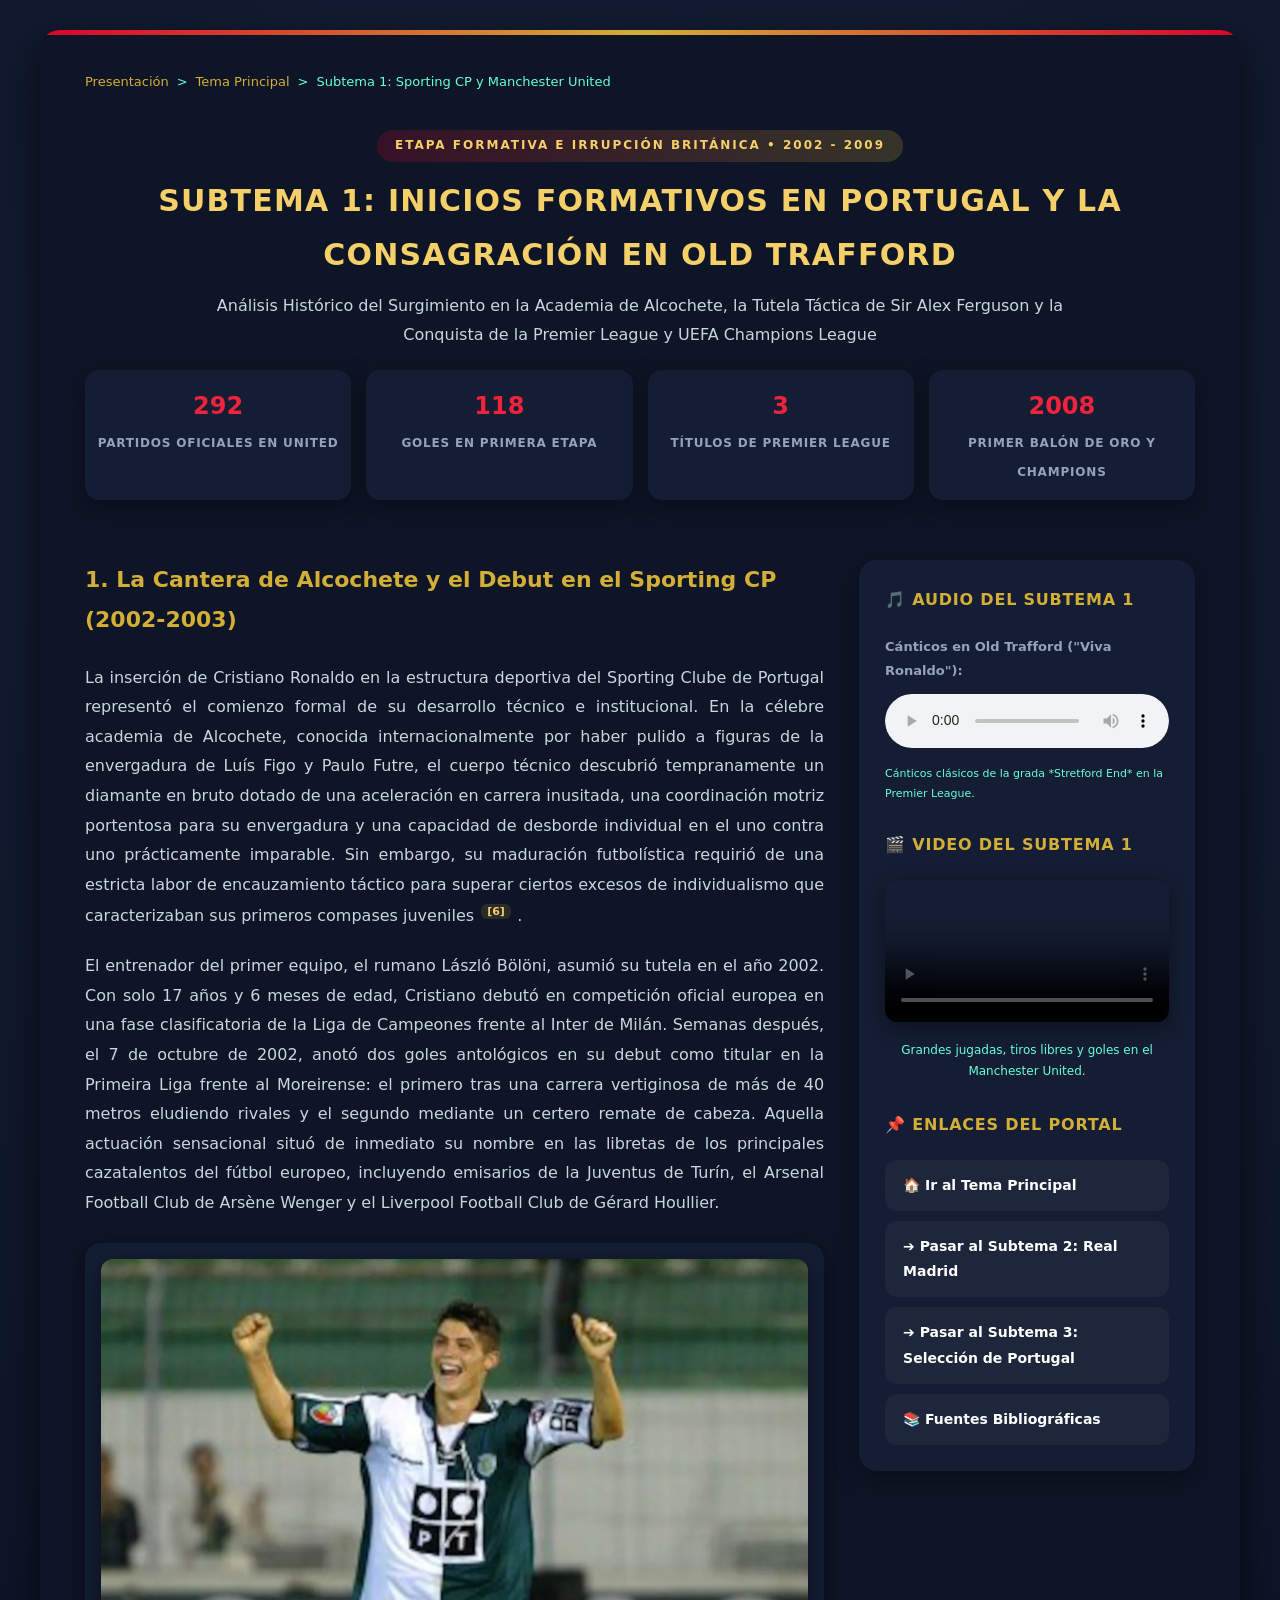
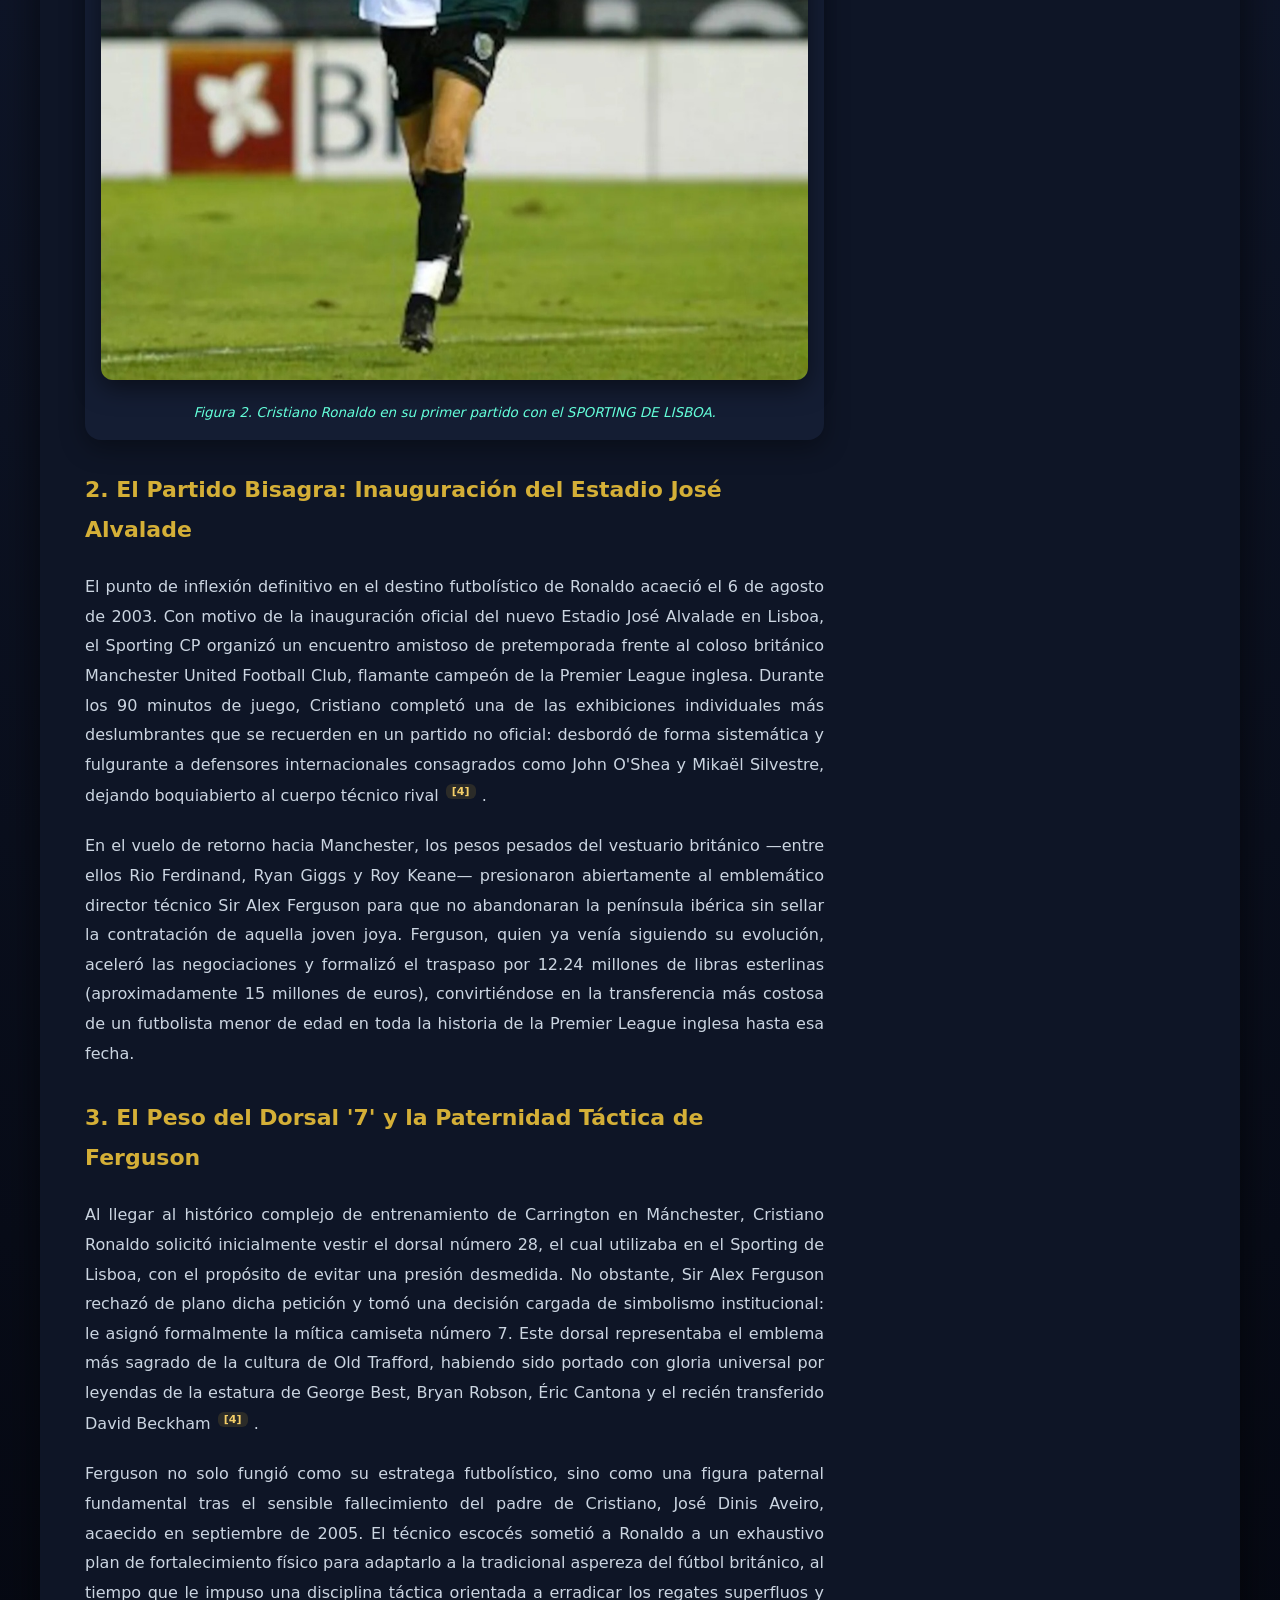
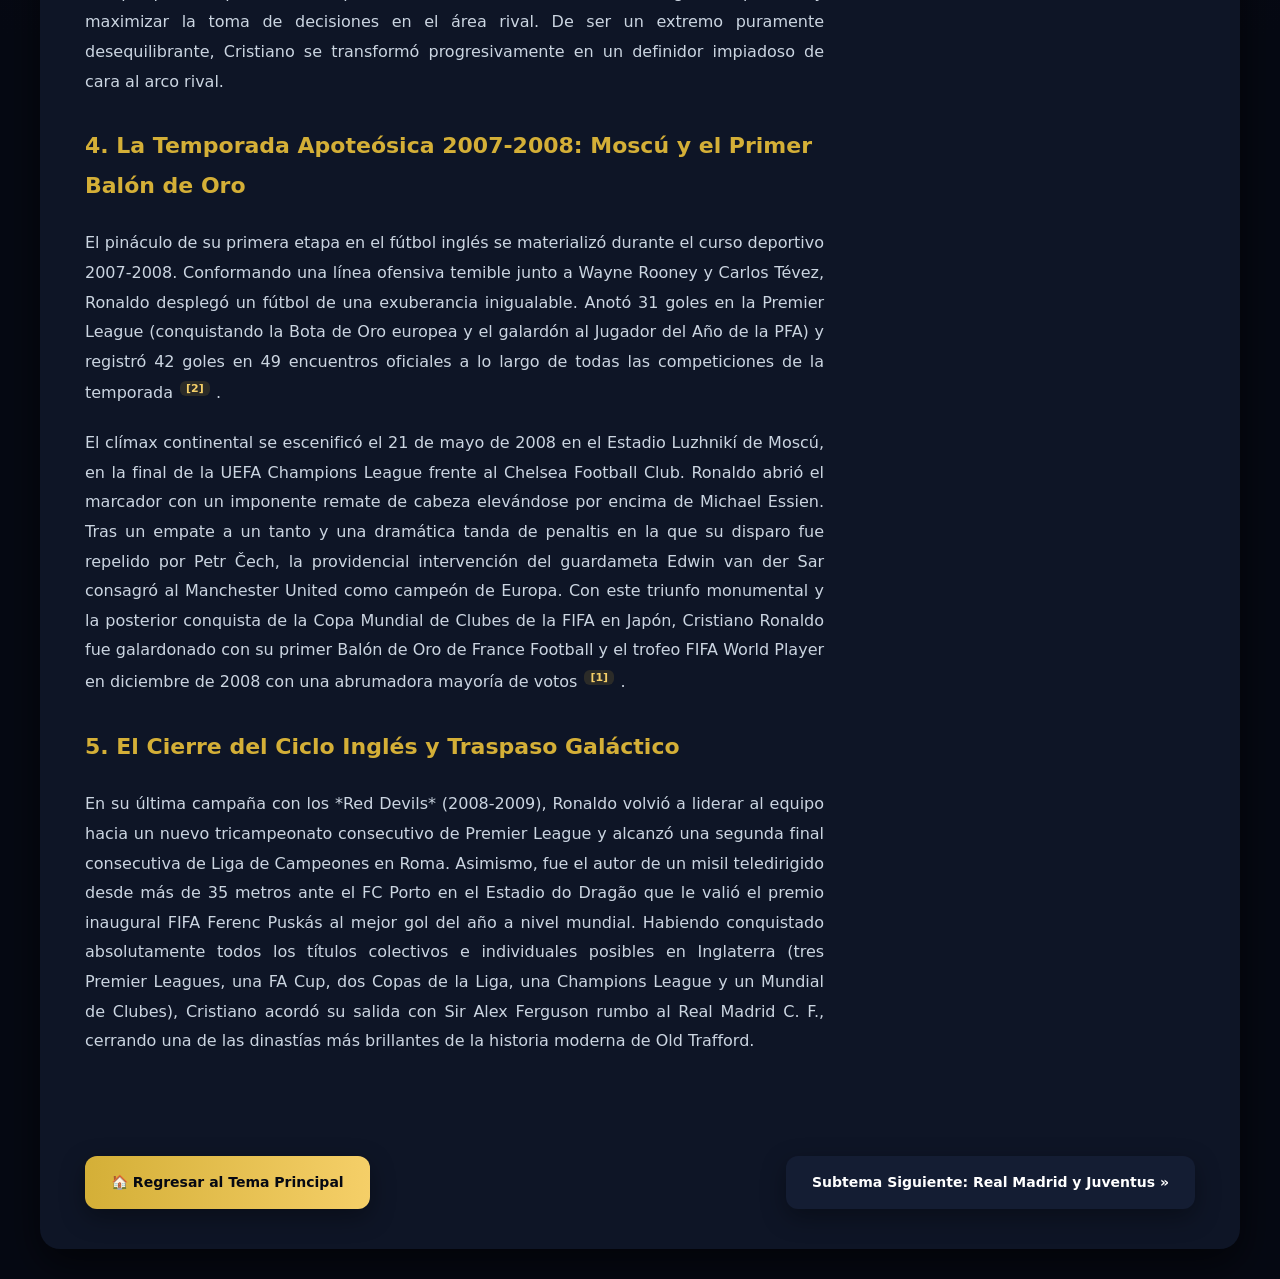
==== Contenido1/Secundario1.html @ b936e1ed "Add files via upload" ====
<!DOCTYPE html>
<html lang="es">
<head>
    <meta charset="UTF-8">
    <meta name="viewport" content="width=device-width, initial-scale=1.0">
    <title>Subtema 1 - Inicios en Sporting CP y Manchester United | Informática II</title>
    <!-- Favicon Criterio 05 -->
    <link rel="icon" href="data:image/svg+xml,<svg xmlns=%22http://www.w3.org/2000/svg%22 viewBox=%220 0 100 100%22><text y=%22.9em%22 font-size=%2290%22>⚽</text></svg>">
    <!-- Estilo CSS Externo Criterio 06 -->
    <link rel="stylesheet" href="estilo.css">
</head>
<body>
    <div class="page-container">
        <!-- Migas de pan de navegación -->
        <nav class="breadcrumb">
            <a href="../Presentacion/Presentacion.html">Presentación</a> &gt; 
            <a href="../Principal/Principal.html">Tema Principal</a> &gt; 
            <span>Subtema 1: Sporting CP y Manchester United</span>
        </nav>

        <header class="header-banner">
            <div class="cr7-pill">Etapa Formativa e Irrupción Británica • 2002 - 2009</div>
            <h1>
                Subtema 1: Inicios Formativos en Portugal y la Consagración en Old Trafford
            </h1>
            <p class="subtitle">Análisis Histórico del Surgimiento en la Academia de Alcochete, 
                la Tutela Táctica de Sir Alex Ferguson y la Conquista de la Premier League y 
                UEFA Champions League
            </p>

            <div class="stats-bar">
                <div class="stat-item">
                    <span class="stat-number">292</span>
                    <span class="stat-label">Partidos Oficiales en United</span>
                </div>
                <div class="stat-item">
                    <span class="stat-number">118</span>
                    <span class="stat-label">Goles en Primera Etapa</span>
                </div>
                <div class="stat-item">
                    <span class="stat-number">3</span>
                    <span class="stat-label">Títulos de Premier League</span>
                </div>
                <div class="stat-item">
                    <span class="stat-number">2008</span>
                    <span class="stat-label">Primer Balón de Oro y Champions</span>
                </div>
            </div>
        </header>

        <div class="layout-grid">
            <main class="content-column">
                <article>
                    <h2>
                        1. La Cantera de Alcochete y el Debut en el Sporting CP (2002-2003)
                    </h2>
                    <p>La inserción de Cristiano Ronaldo en la estructura deportiva del Sporting 
                        Clube de Portugal representó el comienzo formal de su desarrollo 
                        técnico e institucional. En la célebre academia de Alcochete, 
                        conocida internacionalmente por haber pulido a figuras de la 
                        envergadura de Luís Figo y Paulo Futre, el cuerpo técnico descubrió 
                        tempranamente un diamante en bruto dotado de una aceleración en 
                        carrera inusitada, una coordinación motriz portentosa para su 
                        envergadura y una capacidad de desborde individual en el uno 
                        contra uno prácticamente imparable. Sin embargo, su maduración 
                        futbolística requirió de una estricta labor de encauzamiento 
                        táctico para superar ciertos excesos de individualismo que 
                        caracterizaban sus primeros compases juveniles
                        <sup>
                            <a href="../Fuentes/Fuentes.html#ref6" title="Consultar biografía de Guillem Balagué">[6]</a>
                        </sup>.
                    </p>

                    <p>El entrenador del primer equipo, el rumano László Bölöni, asumió su 
                        tutela en el año 2002. Con solo 17 años y 6 meses de edad, Cristiano 
                        debutó en competición oficial europea en una fase clasificatoria de 
                        la Liga de Campeones frente al Inter de Milán. Semanas después, 
                        el 7 de octubre de 2002, anotó dos goles antológicos en su debut 
                        como titular en la Primeira Liga frente al Moreirense: el primero 
                        tras una carrera vertiginosa de más de 40 metros eludiendo rivales 
                        y el segundo mediante un certero remate de cabeza. Aquella actuación 
                        sensacional situó de inmediato su nombre en las libretas de los 
                        principales cazatalentos del fútbol europeo, incluyendo emisarios 
                        de la Juventus de Turín, el Arsenal Football Club de Arsène Wenger 
                        y el Liverpool Football Club de Gérard Houllier.
                    </p>

                    <figure class="figure-block">
                        <img src="cr7 esporting.jpeg" alt="Cristiano Ronaldo en SPORTING DE LISBOA" referrerpolicy="no-referrer">
                        <figcaption>Figura 2. Cristiano Ronaldo en su primer partido con el SPORTING DE LISBOA.</figcaption>
                    </figure>

                    <h2>
                        2. El Partido Bisagra: Inauguración del Estadio José Alvalade
                    </h2>
                    <p>El punto de inflexión definitivo en el destino futbolístico de Ronaldo 
                        acaeció el 6 de agosto de 2003. Con motivo de la inauguración oficial 
                        del nuevo Estadio José Alvalade en Lisboa, el Sporting CP organizó un 
                        encuentro amistoso de pretemporada frente al coloso británico 
                        Manchester United Football Club, flamante campeón de la Premier 
                        League inglesa. Durante los 90 minutos de juego, Cristiano completó 
                        una de las exhibiciones individuales más deslumbrantes que se recuerden 
                        en un partido no oficial: desbordó de forma sistemática y fulgurante 
                        a defensores internacionales consagrados como John O'Shea y Mikaël 
                        Silvestre, dejando boquiabierto al cuerpo técnico rival
                        <sup>
                            <a href="../Fuentes/Fuentes.html#ref4" title="Consultar crónica oficial Premier League">[4]</a>
                        </sup>.
                    </p>

                    <p>En el vuelo de retorno hacia Manchester, los pesos pesados del vestuario 
                        británico —entre ellos Rio Ferdinand, Ryan Giggs y Roy Keane— presionaron 
                        abiertamente al emblemático director técnico Sir Alex Ferguson para que 
                        no abandonaran la península ibérica sin sellar la contratación de 
                        aquella joven joya. Ferguson, quien ya venía siguiendo su evolución, 
                        aceleró las negociaciones y formalizó el traspaso por 12.24 millones 
                        de libras esterlinas (aproximadamente 15 millones de euros), 
                        convirtiéndose en la transferencia más costosa de un futbolista 
                        menor de edad en toda la historia de la Premier League inglesa 
                        hasta esa fecha.
                    </p>

                    <h2>
                        3. El Peso del Dorsal '7' y la Paternidad Táctica de Ferguson
                    </h2>
                    <p>Al llegar al histórico complejo de entrenamiento de Carrington 
                        en Mánchester, Cristiano Ronaldo solicitó inicialmente vestir 
                        el dorsal número 28, el cual utilizaba en el Sporting de Lisboa, 
                        con el propósito de evitar una presión desmedida. No obstante, 
                        Sir Alex Ferguson rechazó de plano dicha petición y tomó una 
                        decisión cargada de simbolismo institucional: le asignó formalmente 
                        la mítica camiseta número 7. Este dorsal representaba el emblema más 
                        sagrado de la cultura de Old Trafford, habiendo sido portado con 
                        gloria universal por leyendas de la estatura de George Best, Bryan 
                        Robson, Éric Cantona y el recién transferido David Beckham
                        <sup>
                            <a href="../Fuentes/Fuentes.html#ref4" title="Consultar archivo histórico Manchester United">[4]</a>
                        </sup>.
                    </p>

                    <p>Ferguson no solo fungió como su estratega futbolístico, sino como 
                        una figura paternal fundamental tras el sensible fallecimiento del 
                        padre de Cristiano, José Dinis Aveiro, acaecido en septiembre de 2005. 
                        El técnico escocés sometió a Ronaldo a un exhaustivo plan de 
                        fortalecimiento físico para adaptarlo a la tradicional aspereza del 
                        fútbol británico, al tiempo que le impuso una disciplina táctica 
                        orientada a erradicar los regates superfluos y maximizar la toma 
                        de decisiones en el área rival. De ser un extremo puramente 
                        desequilibrante, Cristiano se transformó progresivamente en un 
                        definidor impiadoso de cara al arco rival.
                    </p>

                    <h2>
                        4. La Temporada Apoteósica 2007-2008: Moscú y el Primer Balón de Oro
                    </h2>
                    <p>El pináculo de su primera etapa en el fútbol inglés se materializó 
                        durante el curso deportivo 2007-2008. Conformando una línea 
                        ofensiva temible junto a Wayne Rooney y Carlos Tévez, Ronaldo 
                        desplegó un fútbol de una exuberancia inigualable. Anotó 31 
                        goles en la Premier League (conquistando la Bota de Oro 
                        europea y el galardón al Jugador del Año de la PFA) y 
                        registró 42 goles en 49 encuentros oficiales a lo largo 
                        de todas las competiciones de la temporada
                        <sup>
                            <a href="../Fuentes/Fuentes.html#ref2" title="Consultar estadísticas oficiales UEFA Champions League 2007-2008">[2]</a>
                        </sup>.
                    </p>

                    <p>El clímax continental se escenificó el 21 de mayo de 2008 en el Estadio 
                        Luzhnikí de Moscú, en la final de la UEFA Champions League frente al 
                        Chelsea Football Club. Ronaldo abrió el marcador con un imponente 
                        remate de cabeza elevándose por encima de Michael Essien. Tras un 
                        empate a un tanto y una dramática tanda de penaltis en la que su 
                        disparo fue repelido por Petr Čech, la providencial intervención 
                        del guardameta Edwin van der Sar consagró al Manchester United 
                        como campeón de Europa. Con este triunfo monumental y la posterior 
                        conquista de la Copa Mundial de Clubes de la FIFA en Japón, Cristiano 
                        Ronaldo fue galardonado con su primer Balón de Oro de France Football 
                        y el trofeo FIFA World Player en diciembre de 2008 con una abrumadora 
                        mayoría de votos
                        <sup>
                            <a href="../Fuentes/Fuentes.html#ref1" title="Consultar palmarés y registros individuales">[1]</a>
                        </sup>.
                    </p>

                    <h2>
                        5. El Cierre del Ciclo Inglés y Traspaso Galáctico
                    </h2>
                    <p>En su última campaña con los *Red Devils* (2008-2009), Ronaldo volvió 
                        a liderar al equipo hacia un nuevo tricampeonato consecutivo de 
                        Premier League y alcanzó una segunda final consecutiva de Liga de 
                        Campeones en Roma. Asimismo, fue el autor de un misil teledirigido 
                        desde más de 35 metros ante el FC Porto en el Estadio do Dragão 
                        que le valió el premio inaugural FIFA Ferenc Puskás al mejor gol 
                        del año a nivel mundial. Habiendo conquistado absolutamente todos 
                        los títulos colectivos e individuales posibles en Inglaterra (tres 
                        Premier Leagues, una FA Cup, dos Copas de la Liga, una Champions 
                        League y un Mundial de Clubes), Cristiano acordó su salida con 
                        Sir Alex Ferguson rumbo al Real Madrid C. F., cerrando una de las 
                        dinastías más brillantes de la historia moderna de Old Trafford.
                    </p>
                </article>
            </main>

            <aside class="sidebar">
                <section class="widget-box">
                    <h3>🎵 Audio del Subtema 1</h3>
                    <div class="audio-player">
                        <p style="font-size: 13px; color: var(--text-muted); margin-bottom: 6px;"><strong>Cánticos en Old Trafford ("Viva Ronaldo"):</strong></p>
                        <audio controls>
                            <source src="audio.mp3" type="audio/mpeg">
                            <source src="CR7 en el Manchester United.mp4" type="audio/mp4">
                            Tu navegador no soporta el audio.
                        </audio>
                        <p style="font-size: 11px; color: var(--cyan); margin-top: 6px;">Cánticos clásicos de la grada *Stretford End* en la Premier League.</p>
                    </div>
                </section>

                <section class="widget-box">
                    <h3>🎬 Video del Subtema 1</h3>
                    <div class="video-box">
                        <video controls poster="https://upload.wikimedia.org/wikipedia/commons/thumb/f/f9/Cristiano_Ronaldo_of_Manchester_United%2C_November_5%2C_2008.jpg/640px-Cristiano_Ronaldo_of_Manchester_United%2C_November_5%2C_2008.jpg">
                            <source src="video.mp4" type="video/mp4">
                            <source src="PrimerGolDeCR7.mp4" type="video/mp4">
                            Tu navegador no soporta el video.
                        </video>
                        <p style="font-size: 12px; color: var(--cyan); margin-top: 8px; text-align: center;">Grandes jugadas, tiros libres y goles en el Manchester United.</p>
                    </div>
                </section>

                <nav class="widget-box">
                    <h3>📌 Enlaces del Portal</h3>
                    <div class="nav-menu">
                        <a href="../Principal/Principal.html">🏠 Ir al Tema Principal</a>
                        <a href="../Contenido2/Secundario2.html">➔ Pasar al Subtema 2: Real Madrid</a>
                        <a href="../Contenido3/Secundario3.html">➔ Pasar al Subtema 3: Selección de Portugal</a>
                        <a href="../Fuentes/Fuentes.html">📚 Fuentes Bibliográficas</a>
                    </div>
                </nav>
            </aside>
        </div>

        <!-- NAVEGACIÓN ESTRICTA DE LA RÚBRICA (Diapositivas 10, 12 y 13): Principal y Siguiente -->
        <footer class="footer-nav">
            <a href="../Principal/Principal.html" class="btn-nav btn-principal">
                🏠 Regresar al Tema Principal
            </a>
            <a href="../Contenido2/Secundario2.html" class="btn-nav">
                Subtema Siguiente: Real Madrid y Juventus &raquo;
            </a>
        </footer>
    </div>
</body>
</html>
---- Contenido1/estilo.css ----
/* ==========================================================================
   ESTILOS EXTERNOS - SUBTEMA 1 (SPORTING CP Y MANCHESTER UNITED)
   Universidad Nacional de la Amazonía Peruana - FISI
   Edición Temática CR7 (Diseño sin bordes, estética Manchester United Red)
   Cumple Criterio 06 de la Rúbrica (Mínimo 5 reglas CSS externas)
   ========================================================================== */

:root {
    --bg-dark: #060913;
    --bg-card: #0e1526;
    --bg-surface: #141d33;
    --bg-surface-hover: #1c2847;
    --gold: #d4af37;
    --gold-light: #f5cf68;
    --mufc-red: #d90429;
    --mufc-red-glow: #ef233c;
    --cyan: #64ffda;
    --text-primary: #f8fafc;
    --text-secondary: #cbd5e1;
    --text-muted: #94a3b8;
    --shadow-card: 0 15px 40px rgba(0, 0, 0, 0.6);
    --shadow-item: 0 8px 25px rgba(0, 0, 0, 0.35);
}

* {
    box-sizing: border-box;
    margin: 0;
    padding: 0;
}

body {
    font-family: 'Segoe UI', system-ui, -apple-system, sans-serif;
    background: radial-gradient(circle at 50% 10%, #151f38 0%, #060913 70%);
    color: var(--text-primary);
    line-height: 1.8;
    padding: 30px 20px;
}

.page-container {
    max-width: 1200px;
    margin: 0 auto;
    background: var(--bg-card);
    border-radius: 20px;
    box-shadow: var(--shadow-card);
    border: none;
    overflow: hidden;
    padding: 40px 45px;
    position: relative;
}

/* Franja superior deportiva Manchester United */
.page-container::before {
    content: '';
    position: absolute;
    top: 0;
    left: 0;
    right: 0;
    height: 5px;
    background: linear-gradient(90deg, var(--mufc-red), var(--gold), var(--mufc-red));
}

.breadcrumb {
    font-size: 13px;
    color: var(--cyan);
    margin-bottom: 25px;
    padding-bottom: 12px;
    border: none;
    display: flex;
    align-items: center;
    gap: 8px;
}

.breadcrumb a {
    color: var(--gold);
    text-decoration: none;
    transition: color 0.2s;
}

.breadcrumb a:hover {
    color: var(--gold-light);
    text-decoration: underline;
}

.header-banner {
    text-align: center;
    margin-bottom: 35px;
    padding-bottom: 25px;
    border: none;
}

.cr7-pill {
    display: inline-block;
    background: linear-gradient(90deg, rgba(217, 4, 41, 0.2), rgba(212, 175, 55, 0.2));
    color: var(--gold-light);
    font-size: 12px;
    font-weight: 700;
    letter-spacing: 2px;
    text-transform: uppercase;
    padding: 5px 18px;
    border-radius: 20px;
    margin-bottom: 12px;
}

.header-banner h1 {
    font-size: 30px;
    color: var(--gold-light);
    text-transform: uppercase;
    letter-spacing: 1.2px;
    font-weight: 800;
    margin-bottom: 10px;
}

.header-banner .subtitle {
    font-size: 16px;
    color: var(--text-secondary);
    font-weight: 400;
    max-width: 850px;
    margin: 0 auto 20px auto;
}

.stats-bar {
    display: grid;
    grid-template-columns: repeat(auto-fit, minmax(180px, 1fr));
    gap: 15px;
    margin-top: 20px;
}

.stat-item {
    background: var(--bg-surface);
    border-radius: 14px;
    padding: 15px 12px;
    text-align: center;
    border: none;
    box-shadow: var(--shadow-item);
}

.stat-number {
    display: block;
    font-size: 24px;
    font-weight: 800;
    color: var(--mufc-red-glow);
}

.stat-label {
    font-size: 12px;
    color: var(--text-muted);
    text-transform: uppercase;
    letter-spacing: 0.8px;
    font-weight: 600;
}

.layout-grid {
    display: grid;
    grid-template-columns: 2.2fr 1fr;
    gap: 35px;
    align-items: start;
    margin-top: 30px;
}

@media (max-width: 960px) {
    .layout-grid {
        grid-template-columns: 1fr;
    }
}

.content-column {
    background: transparent;
}

.content-column h2 {
    color: var(--gold);
    font-size: 22px;
    margin: 30px 0 15px 0;
    padding-bottom: 8px;
    border: none;
    display: flex;
    align-items: center;
    gap: 10px;
    font-weight: 700;
}

.content-column h2:first-of-type {
    margin-top: 0;
}

.content-column p {
    font-size: 16px;
    color: var(--text-secondary);
    text-align: justify;
    margin-bottom: 20px;
    line-height: 1.85;
}

.figure-block {
    background: var(--bg-surface);
    padding: 16px;
    border-radius: 16px;
    border: none;
    margin: 25px 0;
    text-align: center;
    box-shadow: var(--shadow-item);
}

.figure-block img {
    max-width: 100%;
    height: auto;
    border-radius: 12px;
    box-shadow: 0 8px 25px rgba(0,0,0,0.5);
    border: none;
}

.figure-block figcaption {
    font-size: 13.5px;
    color: var(--cyan);
    margin-top: 10px;
    font-style: italic;
    font-weight: 500;
}

sup a {
    color: var(--gold-light);
    background: rgba(212, 175, 55, 0.15);
    padding: 1px 6px;
    border-radius: 6px;
    font-weight: 700;
    text-decoration: none;
    margin: 0 2px;
    font-size: 11px;
    transition: all 0.2s ease;
}

sup a:hover {
    background: var(--gold);
    color: var(--bg-dark);
}

.sidebar {
    background: var(--bg-surface);
    padding: 26px;
    border-radius: 18px;
    border: none;
    box-shadow: var(--shadow-item);
    position: sticky;
    top: 25px;
}

.widget-box {
    margin-bottom: 28px;
}

.widget-box:last-child {
    margin-bottom: 0;
}

.widget-box h3 {
    font-size: 16px;
    color: var(--gold);
    text-transform: uppercase;
    letter-spacing: 0.8px;
    margin-bottom: 14px;
    padding-bottom: 6px;
    border: none;
    font-weight: 700;
}

.audio-player audio {
    width: 100%;
    margin-top: 6px;
    border-radius: 25px;
}

.video-box video {
    width: 100%;
    border-radius: 12px;
    border: none;
    box-shadow: 0 6px 20px rgba(0,0,0,0.4);
}

.nav-menu {
    display: flex;
    flex-direction: column;
    gap: 10px;
}

.nav-menu a {
    display: block;
    background: rgba(255, 255, 255, 0.04);
    color: #ffffff;
    text-decoration: none;
    padding: 13px 18px;
    border-radius: 12px;
    font-size: 14px;
    font-weight: 600;
    transition: all 0.25s ease;
    border: none;
}

.nav-menu a:hover {
    background: var(--bg-surface-hover);
    color: var(--gold-light);
    transform: translateX(4px);
}

.footer-nav {
    margin-top: 50px;
    padding-top: 30px;
    border: none;
    display: flex;
    justify-content: space-between;
    align-items: center;
    flex-wrap: wrap;
    gap: 15px;
}

.btn-nav {
    display: inline-flex;
    align-items: center;
    gap: 10px;
    background: var(--bg-surface);
    color: #ffffff;
    padding: 14px 26px;
    border-radius: 12px;
    text-decoration: none;
    font-weight: 700;
    font-size: 14px;
    border: none;
    box-shadow: var(--shadow-item);
    transition: all 0.25s ease;
}

.btn-nav:hover {
    background: var(--bg-surface-hover);
    color: var(--gold-light);
    transform: translateY(-2px);
    box-shadow: 0 10px 30px rgba(0, 0, 0, 0.45);
}

.btn-principal {
    background: linear-gradient(90deg, #d4af37, #f5cf68);
    color: #060913;
}

.btn-principal:hover {
    background: #ffffff;
    color: #060913;
}
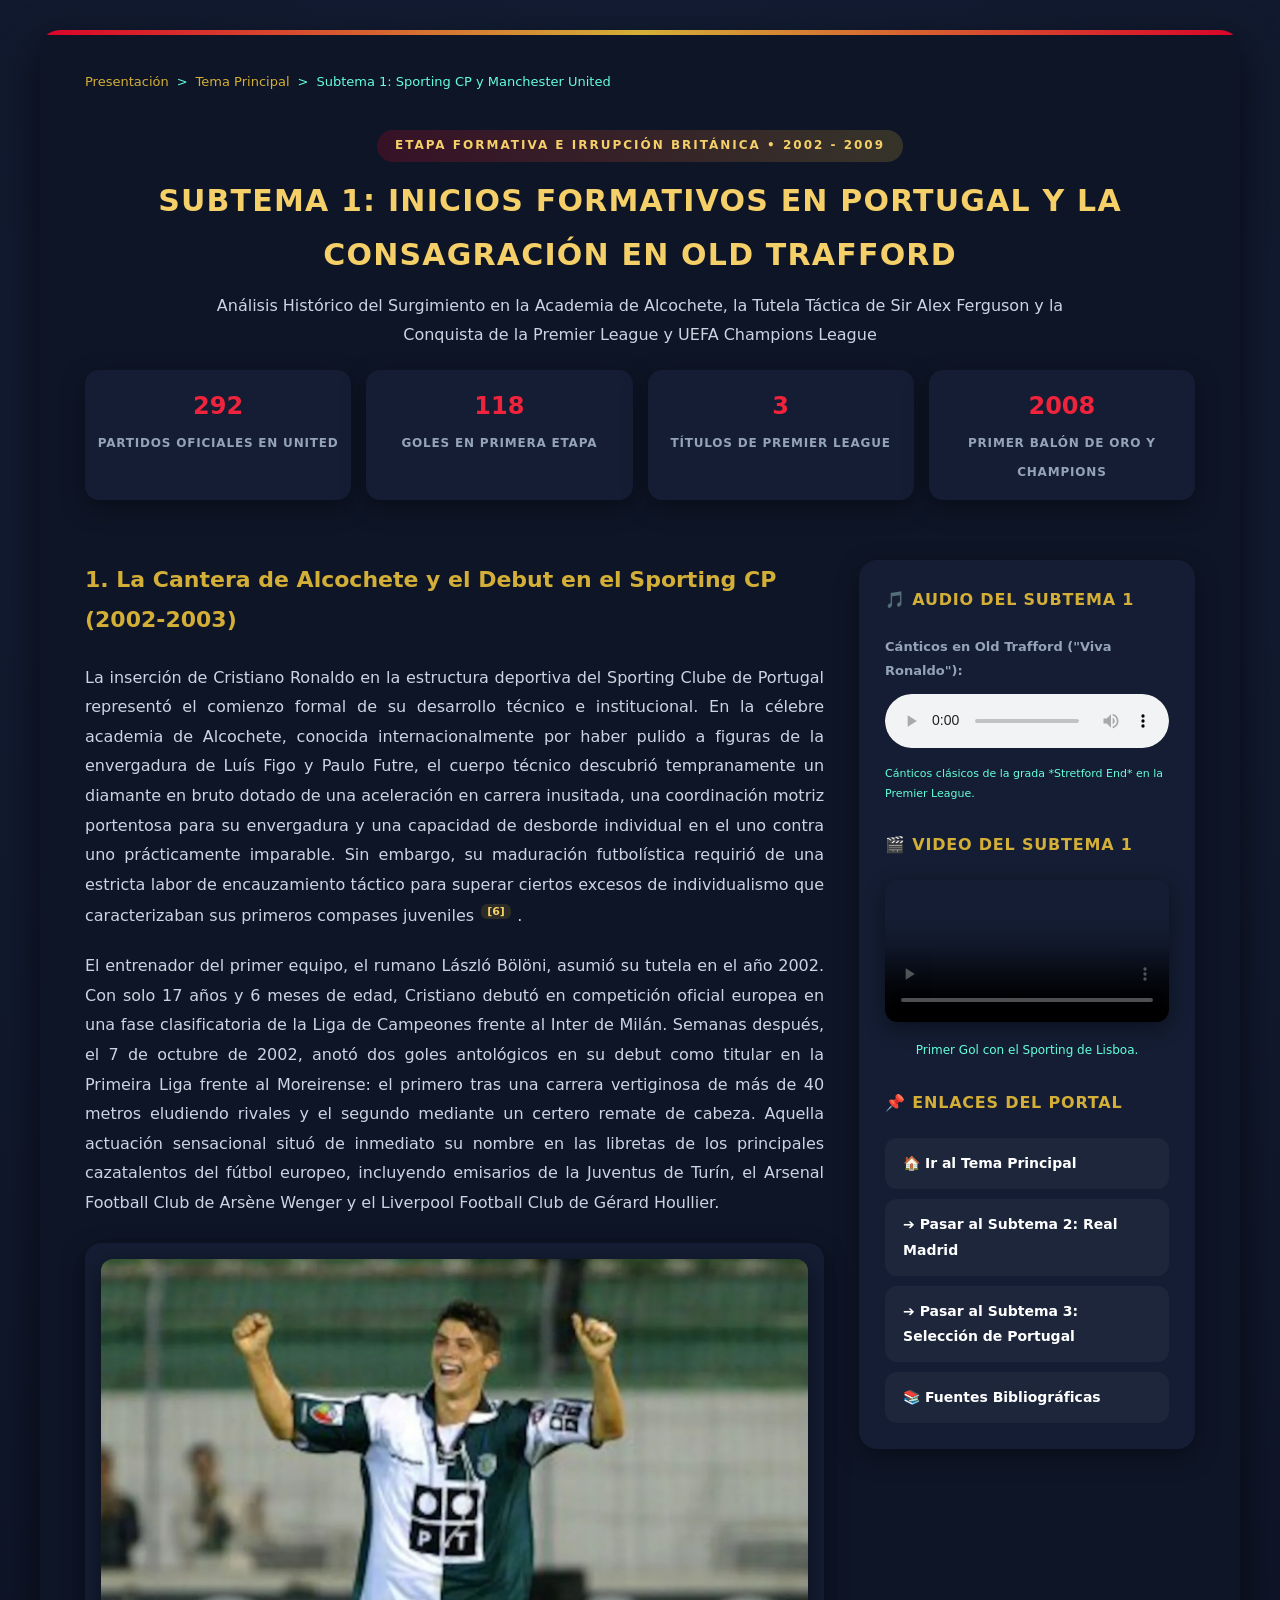
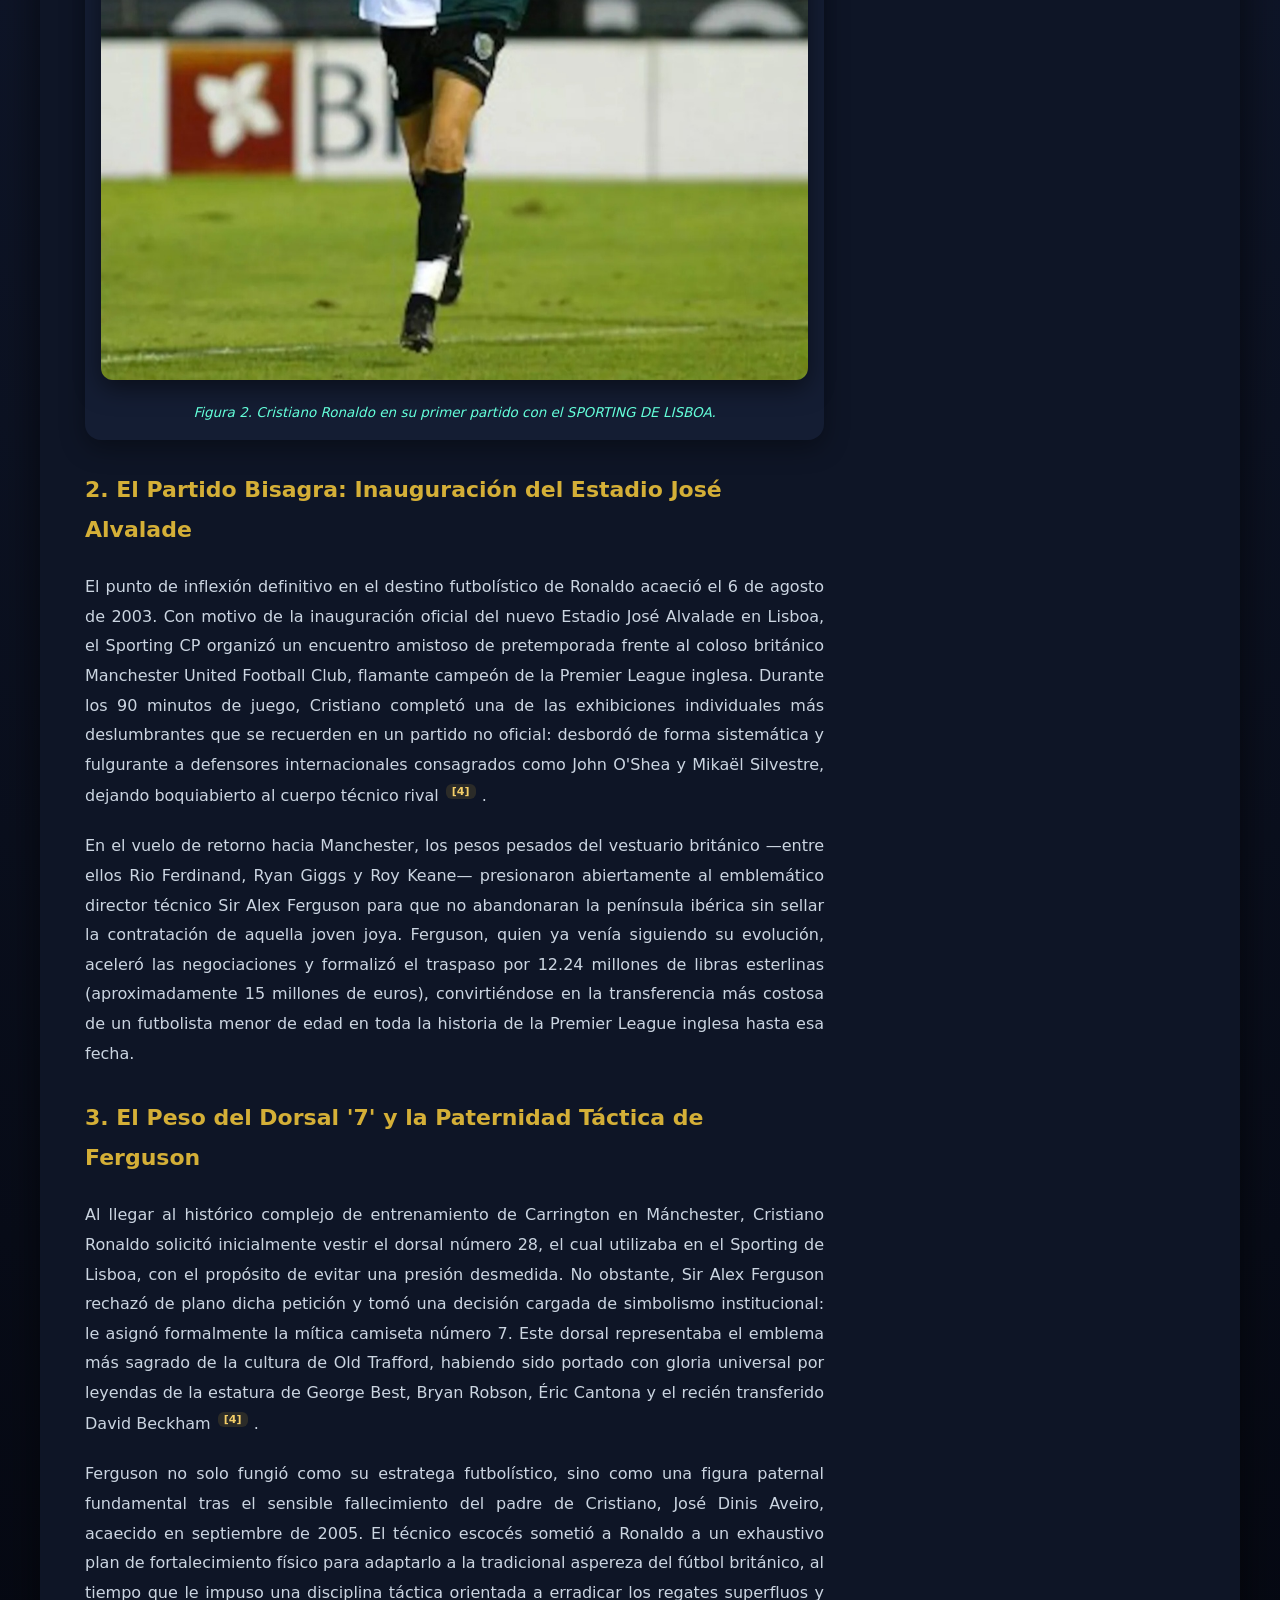
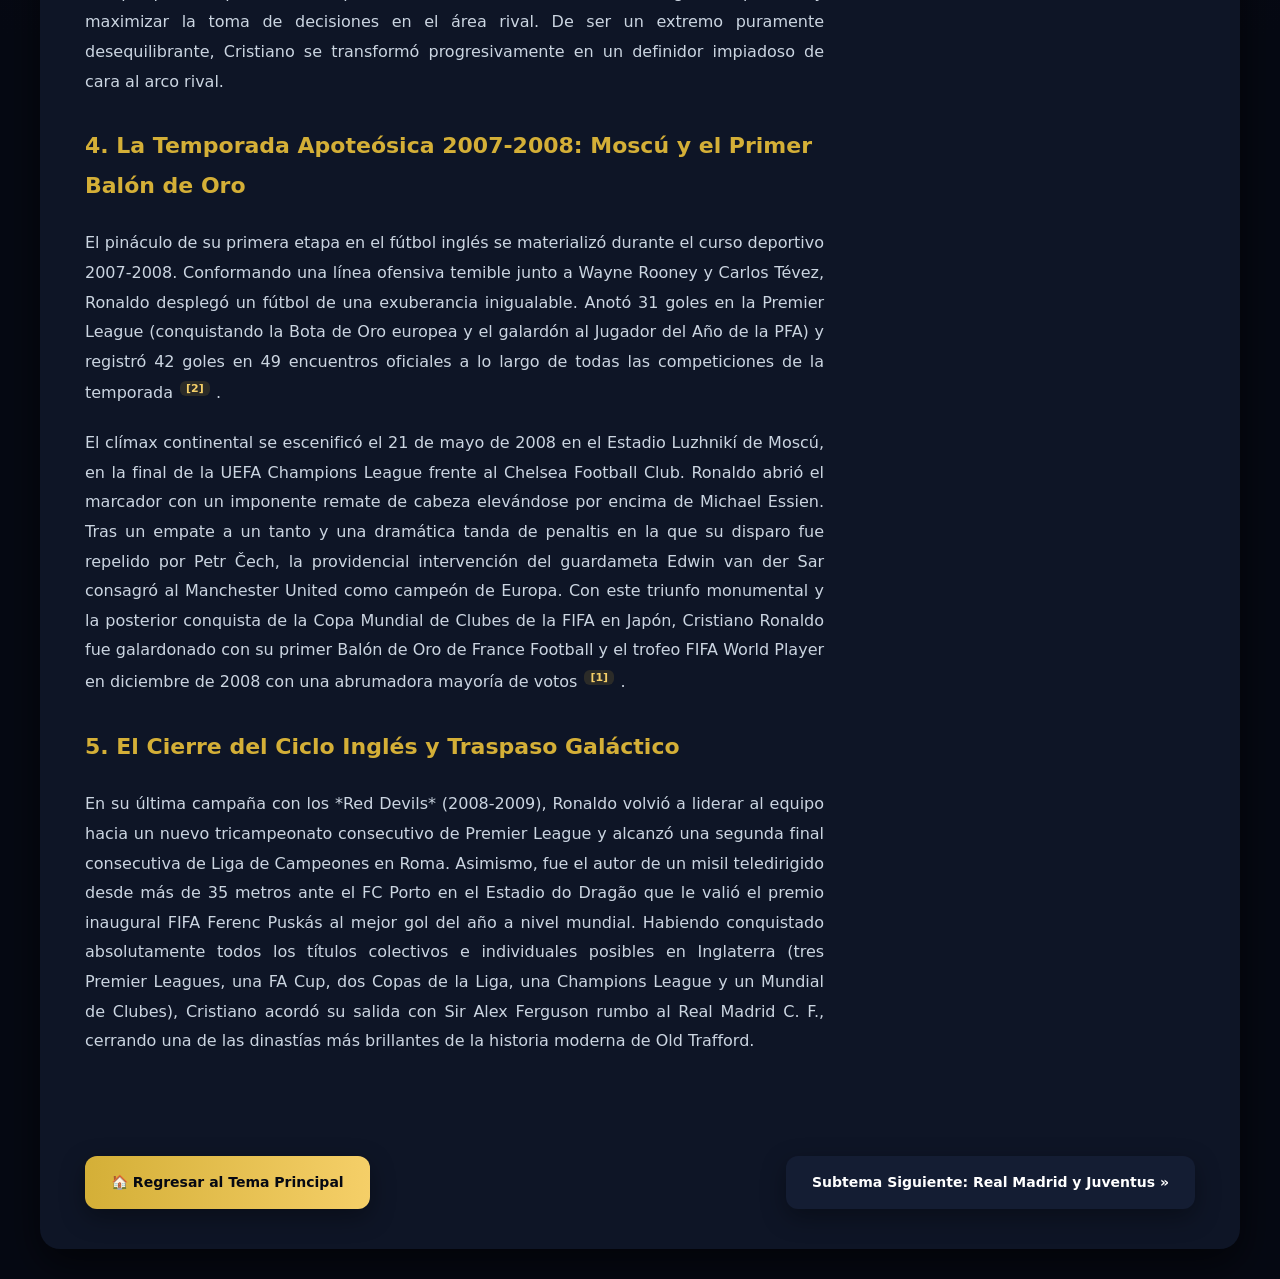
==== commit dc7ffc3e: "Update Secundario1.html" ====
--- a/Contenido1/Secundario1.html
+++ b/Contenido1/Secundario1.html
@@ -224,7 +224,7 @@
                             <source src="PrimerGolDeCR7.mp4" type="video/mp4">
                             Tu navegador no soporta el video.
                         </video>
-                        <p style="font-size: 12px; color: var(--cyan); margin-top: 8px; text-align: center;">Grandes jugadas, tiros libres y goles en el Manchester United.</p>
+                        <p style="font-size: 12px; color: var(--cyan); margin-top: 8px; text-align: center;">Primer Gol con el Sporting de Lisboa.</p>
                     </div>
                 </section>
 
